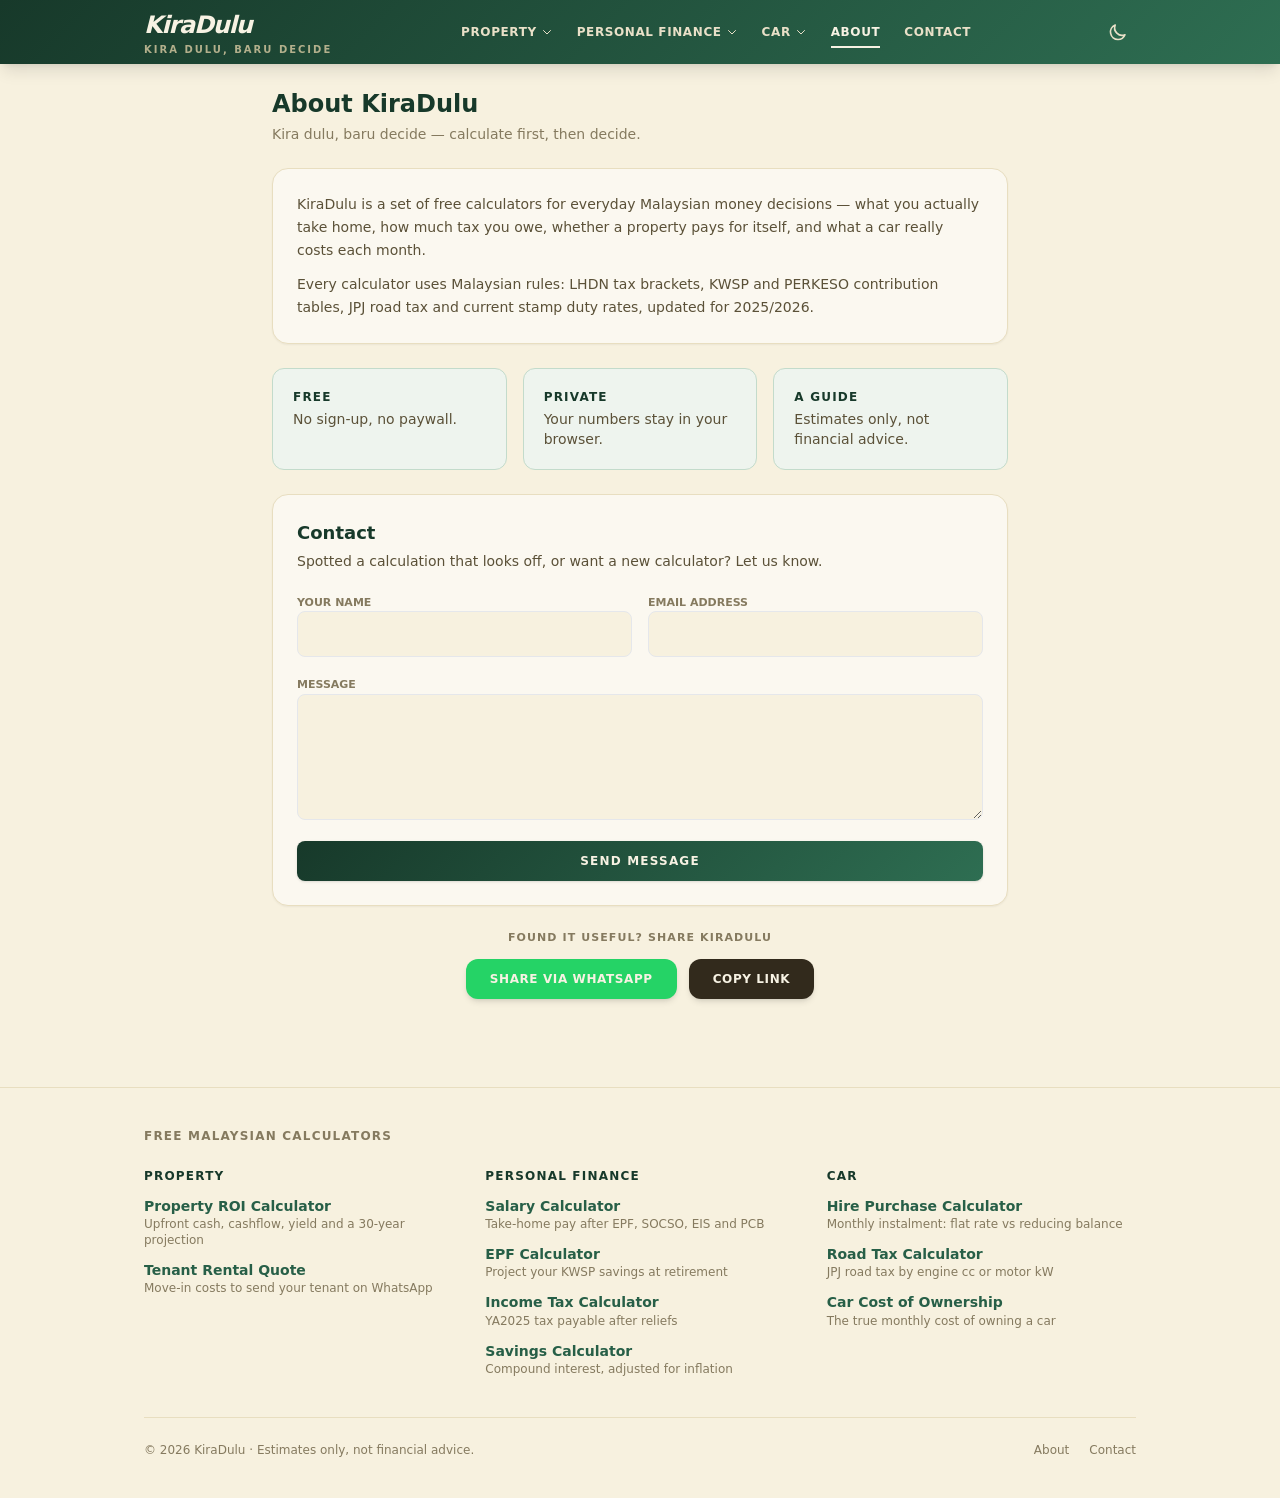
==== about/index.html @ eef5ea9a "UI revamp: shared header/menu, footer, mobile summary bars, share links, readability - One header on" ====
<!DOCTYPE html>
<html lang="en">

<head>
    <meta charset="UTF-8">
    <meta name="viewport" content="width=device-width, initial-scale=1.0">
    <meta name="description" content="KiraDulu is a set of free calculators for everyday Malaysian money decisions: salary, income tax, EPF, savings, property and cars. Contact us with feedback or feature ideas.">
    <meta name="author" content="KiraDulu">
    <link rel="canonical" href="https://kiradulu.app/about/">

    <meta property="og:type" content="website">
    <meta property="og:site_name" content="KiraDulu">
    <meta property="og:title" content="About KiraDulu | Free Malaysian Finance Calculators">
    <meta property="og:description" content="KiraDulu is a set of free calculators for everyday Malaysian money decisions: salary, income tax, EPF, savings, property and cars. Contact us with feedback or feature ideas.">
    <meta property="og:url" content="https://kiradulu.app/about/">
    <meta name="twitter:card" content="summary">
    <meta name="twitter:title" content="About KiraDulu | Free Malaysian Finance Calculators">
    <meta name="twitter:description" content="KiraDulu is a set of free calculators for everyday Malaysian money decisions: salary, income tax, EPF, savings, property and cars. Contact us with feedback or feature ideas.">

    <title>About KiraDulu | Free Malaysian Finance Calculators</title>
    <link rel="icon" type="image/png" href="../favicon.png">
    <link rel="apple-touch-icon" href="../favicon.png">

    <!-- GitHub Pages can't redirect server-side, so collapse /index.html duplicates onto the canonical URL -->
    <script>
        if (location.pathname.endsWith('/index.html')) {
            location.replace(location.pathname.slice(0, -'index.html'.length) + location.search + location.hash);
        }
    </script>
    <script>
        if (localStorage.getItem('theme') === 'dark') {
            document.documentElement.classList.add('dark');
        }
    </script>
    <link rel="stylesheet" href="../assets/tailwind.css">
    <link rel="stylesheet" href="../assets/site.css">
    <script src="../assets/site.js"></script>

    <!-- Google tag (gtag.js) -- only on the live domain, so local testing isn't counted as traffic -->
    <script>
        window.dataLayer = window.dataLayer || [];
        function gtag() { dataLayer.push(arguments); }
        if (location.hostname === 'kiradulu.app') {
            const gaScript = document.createElement('script');
            gaScript.async = true;
            gaScript.src = 'https://www.googletagmanager.com/gtag/js?id=G-EDTKDBVZQB';
            document.head.appendChild(gaScript);
            gtag('js', new Date());
            gtag('config', 'G-EDTKDBVZQB');
        }
    </script>
</head>

<body class="bg-slate-50 dark:bg-slate-900 font-sans text-slate-900 dark:text-slate-100 transition-colors duration-300">

    <!-- site-header: identical on every page (current page highlighted) -- update all pages together -->
    <header class="kd-header text-white shadow-lg mb-6">
        <div class="max-w-5xl mx-auto px-4 h-16 flex items-center justify-between gap-4">
            <a href="../" class="leading-none shrink-0" aria-label="KiraDulu home">
                <span class="block text-2xl font-black tracking-tighter italic">KiraDulu</span>
                <span class="block text-[10px] uppercase tracking-[0.2em] font-bold text-blue-200 mt-1 opacity-80">Kira Dulu, Baru Decide</span>
            </a>
            <nav class="hidden md:flex items-center gap-6" aria-label="Calculators">
                <div class="kd-dd relative">
                    <button type="button" data-kd-dd aria-expanded="false"
                        class="flex items-center gap-1 py-2 text-xs font-bold uppercase tracking-wider text-blue-100 hover:text-white transition">
                        Property <svg class="w-3 h-3" fill="none" stroke="currentColor" viewBox="0 0 24 24" aria-hidden="true"><path stroke-linecap="round" stroke-linejoin="round" stroke-width="2" d="M19 9l-7 7-7-7" /></svg>
                    </button>
                    <div class="kd-dd-panel absolute left-0 top-full pt-2 z-50">
                        <div class="bg-white dark:bg-slate-800 rounded-lg shadow-xl border border-slate-200 dark:border-slate-700 w-60 py-2 text-left">
                            <a href="../property-roi-calculator/#simple" class="block px-4 py-2 text-sm text-slate-700 dark:text-slate-200 hover:bg-slate-50 dark:hover:bg-slate-700">Property ROI Calculator</a>
                            <a href="../property-roi-calculator/#projection" class="block px-4 py-2 text-sm text-slate-700 dark:text-slate-200 hover:bg-slate-50 dark:hover:bg-slate-700">30-Year Projection</a>
                            <a href="../property-roi-calculator/#compare" class="block px-4 py-2 text-sm text-slate-700 dark:text-slate-200 hover:bg-slate-50 dark:hover:bg-slate-700">Compare Properties</a>
                            <a href="../tenant-rental-quote-calculator/" class="block px-4 py-2 text-sm text-slate-700 dark:text-slate-200 hover:bg-slate-50 dark:hover:bg-slate-700">Tenant Rental Quote</a>
                        </div>
                    </div>
                </div>
                <div class="kd-dd relative">
                    <button type="button" data-kd-dd aria-expanded="false"
                        class="flex items-center gap-1 py-2 text-xs font-bold uppercase tracking-wider text-blue-100 hover:text-white transition">
                        Personal Finance <svg class="w-3 h-3" fill="none" stroke="currentColor" viewBox="0 0 24 24" aria-hidden="true"><path stroke-linecap="round" stroke-linejoin="round" stroke-width="2" d="M19 9l-7 7-7-7" /></svg>
                    </button>
                    <div class="kd-dd-panel absolute left-0 top-full pt-2 z-50">
                        <div class="bg-white dark:bg-slate-800 rounded-lg shadow-xl border border-slate-200 dark:border-slate-700 w-60 py-2 text-left">
                            <a href="../" class="block px-4 py-2 text-sm text-slate-700 dark:text-slate-200 hover:bg-slate-50 dark:hover:bg-slate-700">Salary Calculator</a>
                            <a href="../epf-calculator/" class="block px-4 py-2 text-sm text-slate-700 dark:text-slate-200 hover:bg-slate-50 dark:hover:bg-slate-700">EPF Calculator</a>
                            <a href="../income-tax-calculator/" class="block px-4 py-2 text-sm text-slate-700 dark:text-slate-200 hover:bg-slate-50 dark:hover:bg-slate-700">Income Tax Calculator</a>
                            <a href="../savings-calculator/" class="block px-4 py-2 text-sm text-slate-700 dark:text-slate-200 hover:bg-slate-50 dark:hover:bg-slate-700">Savings Calculator</a>
                        </div>
                    </div>
                </div>
                <div class="kd-dd relative">
                    <button type="button" data-kd-dd aria-expanded="false"
                        class="flex items-center gap-1 py-2 text-xs font-bold uppercase tracking-wider text-blue-100 hover:text-white transition">
                        Car <svg class="w-3 h-3" fill="none" stroke="currentColor" viewBox="0 0 24 24" aria-hidden="true"><path stroke-linecap="round" stroke-linejoin="round" stroke-width="2" d="M19 9l-7 7-7-7" /></svg>
                    </button>
                    <div class="kd-dd-panel absolute left-0 top-full pt-2 z-50">
                        <div class="bg-white dark:bg-slate-800 rounded-lg shadow-xl border border-slate-200 dark:border-slate-700 w-60 py-2 text-left">
                            <a href="../hire-purchase-calculator/" class="block px-4 py-2 text-sm text-slate-700 dark:text-slate-200 hover:bg-slate-50 dark:hover:bg-slate-700">Hire Purchase Calculator</a>
                            <a href="../road-tax-calculator/" class="block px-4 py-2 text-sm text-slate-700 dark:text-slate-200 hover:bg-slate-50 dark:hover:bg-slate-700">Road Tax Calculator</a>
                            <a href="../car-tco-calculator/" class="block px-4 py-2 text-sm text-slate-700 dark:text-slate-200 hover:bg-slate-50 dark:hover:bg-slate-700">Car Cost of Ownership</a>
                        </div>
                    </div>
                </div>
                <a href="../about/" class="py-2 text-xs font-bold uppercase tracking-wider text-white kd-nav-active transition" aria-current="page">About</a>
                <a href="../about/#contact" class="py-2 text-xs font-bold uppercase tracking-wider text-blue-100 hover:text-white transition">Contact</a>
            </nav>
            <div class="flex items-center gap-1">
                <button onclick="toggleDarkMode()" id="dark-toggle-btn" type="button"
                    class="text-blue-100 hover:text-white transition p-2 rounded-lg hover:bg-white/10" title="Toggle dark mode" aria-label="Toggle dark mode">
                    <svg id="icon-sun" class="w-5 h-5 hidden" fill="none" stroke="currentColor" viewBox="0 0 24 24">
                        <path stroke-linecap="round" stroke-linejoin="round" stroke-width="2"
                            d="M12 3v1m0 16v1m9-9h-1M4 12H3m15.364 6.364l-.707-.707M6.343 6.343l-.707-.707m12.728 0l-.707.707M6.343 17.657l-.707.707M16 12a4 4 0 11-8 0 4 4 0 018 0z" />
                    </svg>
                    <svg id="icon-moon" class="w-5 h-5" fill="none" stroke="currentColor" viewBox="0 0 24 24">
                        <path stroke-linecap="round" stroke-linejoin="round" stroke-width="2"
                            d="M20.354 15.354A9 9 0 018.646 3.646 9.003 9.003 0 0012 21a9.003 9.003 0 008.354-5.646z" />
                    </svg>
                </button>
                <button id="kd-menu-btn" type="button" aria-expanded="false" aria-controls="kd-mobile-menu" aria-label="Menu"
                    class="md:hidden text-blue-100 hover:text-white transition p-2 rounded-lg hover:bg-white/10">
                    <svg id="kd-menu-open" class="w-6 h-6" fill="none" stroke="currentColor" viewBox="0 0 24 24"><path stroke-linecap="round" stroke-linejoin="round" stroke-width="2" d="M4 6h16M4 12h16M4 18h16" /></svg>
                    <svg id="kd-menu-close" class="w-6 h-6 hidden" fill="none" stroke="currentColor" viewBox="0 0 24 24"><path stroke-linecap="round" stroke-linejoin="round" stroke-width="2" d="M6 18L18 6M6 6l12 12" /></svg>
                </button>
            </div>
        </div>
        <nav id="kd-mobile-menu" class="md:hidden hidden border-t border-white/10 px-4 pb-4" aria-label="Calculators">
            <p class="mt-4 mb-1 text-[11px] uppercase tracking-widest font-bold text-blue-200">Property</p>
                <a href="../property-roi-calculator/" class="block py-2 px-3 -mx-3 rounded-lg text-sm text-blue-100 hover:bg-white/10">Property ROI Calculator</a>
                <a href="../property-roi-calculator/#projection" class="block py-2 pl-7 pr-3 -mx-3 rounded-lg text-sm text-blue-100 hover:bg-white/10">30-Year Projection</a>
                <a href="../property-roi-calculator/#compare" class="block py-2 pl-7 pr-3 -mx-3 rounded-lg text-sm text-blue-100 hover:bg-white/10">Compare Properties</a>
                <a href="../tenant-rental-quote-calculator/" class="block py-2 px-3 -mx-3 rounded-lg text-sm text-blue-100 hover:bg-white/10">Tenant Rental Quote</a>
            <p class="mt-4 mb-1 text-[11px] uppercase tracking-widest font-bold text-blue-200">Personal Finance</p>
                <a href="../" class="block py-2 px-3 -mx-3 rounded-lg text-sm text-blue-100 hover:bg-white/10">Salary Calculator</a>
                <a href="../epf-calculator/" class="block py-2 px-3 -mx-3 rounded-lg text-sm text-blue-100 hover:bg-white/10">EPF Calculator</a>
                <a href="../income-tax-calculator/" class="block py-2 px-3 -mx-3 rounded-lg text-sm text-blue-100 hover:bg-white/10">Income Tax Calculator</a>
                <a href="../savings-calculator/" class="block py-2 px-3 -mx-3 rounded-lg text-sm text-blue-100 hover:bg-white/10">Savings Calculator</a>
            <p class="mt-4 mb-1 text-[11px] uppercase tracking-widest font-bold text-blue-200">Car</p>
                <a href="../hire-purchase-calculator/" class="block py-2 px-3 -mx-3 rounded-lg text-sm text-blue-100 hover:bg-white/10">Hire Purchase Calculator</a>
                <a href="../road-tax-calculator/" class="block py-2 px-3 -mx-3 rounded-lg text-sm text-blue-100 hover:bg-white/10">Road Tax Calculator</a>
                <a href="../car-tco-calculator/" class="block py-2 px-3 -mx-3 rounded-lg text-sm text-blue-100 hover:bg-white/10">Car Cost of Ownership</a>
            <div class="mt-4 pt-3 border-t border-white/10 flex gap-6">
                <a href="../about/" class="py-2 text-sm text-blue-100">About</a>
                <a href="../about/#contact" class="py-2 text-sm text-blue-100">Contact</a>
            </div>
        </nav>
    </header>

    <main class="max-w-3xl mx-auto px-4 pb-10 space-y-6">
        <div>
            <h1 class="text-xl md:text-2xl font-black text-blue-900 dark:text-blue-300 mb-1">About KiraDulu</h1>
            <p class="text-sm text-slate-500 dark:text-slate-400">Kira dulu, baru decide &mdash; calculate first, then decide.</p>
        </div>

        <div class="bg-white dark:bg-slate-800 rounded-2xl shadow-sm border border-slate-200 dark:border-slate-700 p-6 space-y-3 text-sm leading-relaxed text-slate-600 dark:text-slate-400">
            <p>KiraDulu is a set of free calculators for everyday Malaysian money decisions &mdash; what you actually take home, how much tax you owe, whether a property pays for itself, and what a car really costs each month.</p>
            <p>Every calculator uses Malaysian rules: LHDN tax brackets, KWSP and PERKESO contribution tables, JPJ road tax and current stamp duty rates, updated for 2025/2026.</p>
        </div>

        <div class="grid grid-cols-1 sm:grid-cols-3 gap-4">
            <div class="bg-blue-50 dark:bg-blue-950 border border-blue-100 dark:border-blue-900 rounded-xl p-5">
                <h2 class="text-xs font-black uppercase tracking-widest text-blue-800 dark:text-blue-300 mb-1">Free</h2>
                <p class="text-sm text-slate-600 dark:text-slate-400">No sign-up, no paywall.</p>
            </div>
            <div class="bg-blue-50 dark:bg-blue-950 border border-blue-100 dark:border-blue-900 rounded-xl p-5">
                <h2 class="text-xs font-black uppercase tracking-widest text-blue-800 dark:text-blue-300 mb-1">Private</h2>
                <p class="text-sm text-slate-600 dark:text-slate-400">Your numbers stay in your browser.</p>
            </div>
            <div class="bg-blue-50 dark:bg-blue-950 border border-blue-100 dark:border-blue-900 rounded-xl p-5">
                <h2 class="text-xs font-black uppercase tracking-widest text-blue-800 dark:text-blue-300 mb-1">A guide</h2>
                <p class="text-sm text-slate-600 dark:text-slate-400">Estimates only, not financial advice.</p>
            </div>
        </div>

        <section id="contact" class="bg-white dark:bg-slate-800 rounded-2xl shadow-sm border border-slate-200 dark:border-slate-700 p-6 scroll-mt-4">
            <h2 class="text-lg font-black text-blue-900 dark:text-blue-300 mb-1">Contact</h2>
            <p class="text-sm text-slate-600 dark:text-slate-400 mb-5">Spotted a calculation that looks off, or want a new calculator? Let us know.</p>
            <form action="https://formspree.io/f/xkonrrap" method="POST" class="space-y-4">
                <div class="grid grid-cols-1 md:grid-cols-2 gap-4">
                    <div>
                        <label for="contact-name" class="text-[11px] font-bold text-slate-500 dark:text-slate-400 uppercase">Your Name</label>
                        <input type="text" id="contact-name" name="name" required class="w-full p-3 bg-slate-50 border rounded-lg text-sm outline-none focus:border-blue-500 dark:bg-slate-900 dark:border-slate-600 dark:text-slate-100">
                    </div>
                    <div>
                        <label for="contact-email" class="text-[11px] font-bold text-slate-500 dark:text-slate-400 uppercase">Email Address</label>
                        <input type="email" id="contact-email" name="email" required class="w-full p-3 bg-slate-50 border rounded-lg text-sm outline-none focus:border-blue-500 dark:bg-slate-900 dark:border-slate-600 dark:text-slate-100">
                    </div>
                </div>
                <div>
                    <label for="contact-message" class="text-[11px] font-bold text-slate-500 dark:text-slate-400 uppercase">Message</label>
                    <textarea id="contact-message" name="message" rows="5" required class="w-full p-3 bg-slate-50 border rounded-lg text-sm outline-none focus:border-blue-500 dark:bg-slate-900 dark:border-slate-600 dark:text-slate-100"></textarea>
                </div>
                <button type="submit"
                    class="kd-header text-white font-bold py-3 px-8 rounded-lg text-xs shadow hover:opacity-90 w-full transition uppercase tracking-widest">Send Message</button>
            </form>
        </section>

        <div class="text-center">
            <p class="text-[11px] font-bold text-slate-500 dark:text-slate-400 uppercase tracking-widest mb-3">Found it useful? Share KiraDulu</p>
            <div class="flex flex-col sm:flex-row gap-3 justify-center items-center">
                <button type="button" onclick="kdShareSite('whatsapp')"
                    class="flex items-center justify-center gap-2 bg-[#25D366] text-white px-6 py-3 rounded-xl font-bold text-xs uppercase tracking-wider hover:opacity-90 transition shadow-md w-full sm:w-auto">
                    Share via WhatsApp
                </button>
                <button type="button" onclick="kdShareSite('copy')"
                    class="flex items-center justify-center gap-2 bg-slate-800 text-white px-6 py-3 rounded-xl font-bold text-xs uppercase tracking-wider hover:bg-slate-900 transition shadow-md w-full sm:w-auto">
                    Copy Link
                </button>
            </div>
            <p id="kd-site-share-msg" role="status" class="text-green-600 dark:text-green-400 text-xs mt-2 font-bold h-4"></p>
        </div>
    </main>

    <!-- site-footer: identical on every page -- update all pages together -->
    <footer class="border-t border-slate-200 dark:border-slate-700 mt-6">
        <div class="max-w-5xl mx-auto px-4 py-10">
            <p class="text-xs font-bold uppercase tracking-widest text-slate-500 dark:text-slate-400 mb-6">Free Malaysian calculators</p>
            <div class="grid grid-cols-1 sm:grid-cols-3 gap-8">
                <div>
                    <h2 class="text-xs font-black uppercase tracking-widest text-blue-900 dark:text-blue-300 mb-3">Property</h2>
                    <ul class="space-y-3">
                        <li>
                            <a href="../property-roi-calculator/" class="text-sm font-bold text-blue-700 dark:text-blue-400 hover:underline">Property ROI Calculator</a>
                            <p class="text-xs text-slate-500 dark:text-slate-400">Upfront cash, cashflow, yield and a 30-year projection</p>
                        </li>
                        <li>
                            <a href="../tenant-rental-quote-calculator/" class="text-sm font-bold text-blue-700 dark:text-blue-400 hover:underline">Tenant Rental Quote</a>
                            <p class="text-xs text-slate-500 dark:text-slate-400">Move-in costs to send your tenant on WhatsApp</p>
                        </li>
                    </ul>
                </div>
                <div>
                    <h2 class="text-xs font-black uppercase tracking-widest text-blue-900 dark:text-blue-300 mb-3">Personal Finance</h2>
                    <ul class="space-y-3">
                        <li>
                            <a href="../" class="text-sm font-bold text-blue-700 dark:text-blue-400 hover:underline">Salary Calculator</a>
                            <p class="text-xs text-slate-500 dark:text-slate-400">Take-home pay after EPF, SOCSO, EIS and PCB</p>
                        </li>
                        <li>
                            <a href="../epf-calculator/" class="text-sm font-bold text-blue-700 dark:text-blue-400 hover:underline">EPF Calculator</a>
                            <p class="text-xs text-slate-500 dark:text-slate-400">Project your KWSP savings at retirement</p>
                        </li>
                        <li>
                            <a href="../income-tax-calculator/" class="text-sm font-bold text-blue-700 dark:text-blue-400 hover:underline">Income Tax Calculator</a>
                            <p class="text-xs text-slate-500 dark:text-slate-400">YA2025 tax payable after reliefs</p>
                        </li>
                        <li>
                            <a href="../savings-calculator/" class="text-sm font-bold text-blue-700 dark:text-blue-400 hover:underline">Savings Calculator</a>
                            <p class="text-xs text-slate-500 dark:text-slate-400">Compound interest, adjusted for inflation</p>
                        </li>
                    </ul>
                </div>
                <div>
                    <h2 class="text-xs font-black uppercase tracking-widest text-blue-900 dark:text-blue-300 mb-3">Car</h2>
                    <ul class="space-y-3">
                        <li>
                            <a href="../hire-purchase-calculator/" class="text-sm font-bold text-blue-700 dark:text-blue-400 hover:underline">Hire Purchase Calculator</a>
                            <p class="text-xs text-slate-500 dark:text-slate-400">Monthly instalment: flat rate vs reducing balance</p>
                        </li>
                        <li>
                            <a href="../road-tax-calculator/" class="text-sm font-bold text-blue-700 dark:text-blue-400 hover:underline">Road Tax Calculator</a>
                            <p class="text-xs text-slate-500 dark:text-slate-400">JPJ road tax by engine cc or motor kW</p>
                        </li>
                        <li>
                            <a href="../car-tco-calculator/" class="text-sm font-bold text-blue-700 dark:text-blue-400 hover:underline">Car Cost of Ownership</a>
                            <p class="text-xs text-slate-500 dark:text-slate-400">The true monthly cost of owning a car</p>
                        </li>
                    </ul>
                </div>
            </div>
            <div class="mt-10 pt-6 border-t border-slate-200 dark:border-slate-700 flex flex-col sm:flex-row gap-3 justify-between text-xs text-slate-500 dark:text-slate-400">
                <p>&copy; 2026 KiraDulu &middot; Estimates only, not financial advice.</p>
                <p class="flex gap-5">
                    <a href="../about/" class="hover:underline">About</a>
                    <a href="../about/#contact" class="hover:underline">Contact</a>
                </p>
            </div>
        </div>
    </footer>

</body>

</html>
---- assets/site.css ----
/* KiraDulu shared theme -- loaded after assets/tailwind.css on every page. The "Paper Ledger"
   palette below re-skins Tailwind's slate/blue/green/red utilities, hence the !important overrides. */

input::-webkit-outer-spin-button,
input::-webkit-inner-spin-button {
    -webkit-appearance: none;
    margin: 0;
}

body {
    font-size: 0.85rem;
}

.metric-bubble {
    transition: transform 0.2s ease;
}

.metric-bubble:hover {
    transform: translateY(-2px);
}

/* ============ Paper Ledger Theme ============ */
:root {
    --paper-bg: #F3EEDF;
    --paper-card: #FBF8F0;
    --paper-card-alt: #EFE8D3;
    --paper-input: #F7F1DF;
    --ledger-line: #DDD0AC;
    --ledger-line-soft: #E8DEC0;
    --ink: #262019;
    --ink-strong: #1C1710;
    --ink-mid: #5B5138;
    --ink-soft: #857A5F;
}
html.dark {
    --paper-bg: #1B1710;
    --paper-card: #262019;
    --paper-card-alt: #2E271C;
    --paper-input: #211C14;
    --ledger-line: #3A3222;
    --ledger-line-soft: #443A26;
    --ink: #EDE4CC;
    --ink-strong: #F5EFDC;
    --ink-mid: #C9BC94;
    --ink-soft: #B3A47F;
}

body { background-color: var(--paper-bg) !important; color: var(--ink) !important; }

/* Surfaces (light) */
.bg-white { background-color: var(--paper-card) !important; }
.bg-slate-50 { background-color: var(--paper-input) !important; }
.bg-slate-100 { background-color: var(--paper-card-alt) !important; }
.bg-slate-200 { background-color: var(--ledger-line) !important; }
.bg-gray-100 { background-color: var(--paper-card-alt) !important; }
.hover\:bg-slate-50:hover { background-color: var(--paper-input) !important; }
.bg-slate-800 { background-color: #322A1C !important; }
.hover\:bg-slate-900:hover { background-color: #241E14 !important; }

/* Surfaces (dark) -- gated on the html.dark ancestor, matching Tailwind's own :is(.dark *) gating */
html.dark .dark\:bg-slate-900 { background-color: #1B1710 !important; }
html.dark .dark\:bg-slate-800 { background-color: #262019 !important; }
html.dark .dark\:hover\:bg-slate-700:hover { background-color: #2E271C !important; }

/* Borders (light) */
.border-slate-100, .border-slate-200 { border-color: var(--ledger-line-soft) !important; }
.divide-slate-100 > :not([hidden]) ~ :not([hidden]) { border-color: var(--ledger-line-soft) !important; }

/* Borders (dark) */
html.dark .dark\:border-slate-600, html.dark .dark\:border-slate-700 { border-color: #3A3222 !important; }
html.dark .dark\:divide-slate-700 > :not([hidden]) ~ :not([hidden]) { border-color: #3A3222 !important; }

/* Text (light) */
.text-slate-400, .text-slate-500 { color: var(--ink-soft) !important; }
.text-slate-600, .text-slate-700 { color: var(--ink-mid) !important; }
.text-slate-800, .text-slate-900, .text-black-700 { color: var(--ink) !important; }
.text-white { color: #F7F2E3 !important; }

/* Text (dark) */
html.dark .dark\:text-slate-100, html.dark .dark\:text-slate-200 { color: #EDE4CC !important; }
html.dark .dark\:text-slate-400, html.dark .dark\:text-slate-500 { color: #B3A47F !important; }

/* Brand green (replaces blue) -- light */
.bg-blue-900 { background-color: #17392A !important; }
.bg-blue-800 { background-color: #1F4D3A !important; }
.bg-blue-700 { background-color: #275F47 !important; }
.hover\:bg-blue-800:hover { background-color: #1F4D3A !important; }
.bg-blue-600 { background-color: #2E6E52 !important; }
.bg-blue-50 { background-color: #EEF4EE !important; }
.border-blue-100 { border-color: #C3DBCB !important; }
.border-blue-500, .focus\:border-blue-500:focus { border-color: #2E6E52 !important; }
.border-blue-800 { border-color: #1F4D3A !important; }
.text-blue-100 { color: #E9E0C8 !important; }
.text-blue-200 { color: #D9CBA3 !important; }
.text-blue-600, .text-blue-700 { color: #275F47 !important; }
.text-blue-800, .text-blue-900 { color: #17392A !important; }

/* Brand green -- dark */
html.dark .dark\:bg-blue-950 { background-color: #1A2E22 !important; }
html.dark .dark\:border-blue-900 { border-color: #2A4A38 !important; }
html.dark .dark\:text-blue-200, html.dark .dark\:text-blue-300, html.dark .dark\:text-blue-400 { color: #7FC49E !important; }

/* Success / positive -- light (shares the ledger-green family) */
.bg-green-50 { background-color: #E7F0EA !important; }
.bg-green-500 { background-color: #2E6E52 !important; }
.border-green-100 { border-color: #C9DDCE !important; }
.border-green-200 { border-color: #B3CEBC !important; }
.text-green-600, .text-green-700 { color: #275F47 !important; }

/* Success / positive -- dark */
html.dark .dark\:bg-green-950 { background-color: #1A2E22 !important; }
html.dark .dark\:border-green-900 { border-color: #2A4A38 !important; }
html.dark .dark\:text-green-300, html.dark .dark\:text-green-400 { color: #7FC49E !important; }

/* Danger / negative -- light (ledger oxblood) */
.bg-red-50 { background-color: #F5E6E2 !important; }
.bg-red-500 { background-color: #9C3830 !important; }
.border-red-100 { border-color: #EDD3CB !important; }
.border-red-200 { border-color: #DDB3A8 !important; }
.text-red-400 { color: #B15A50 !important; }
.text-red-500 { color: #9C3830 !important; }
.text-red-600, .text-red-700 { color: #7A2921 !important; }

/* Danger / negative -- dark */
html.dark .dark\:bg-red-950 { background-color: #34211D !important; }
html.dark .dark\:border-red-900 { border-color: #4A2E27 !important; }
html.dark .dark\:text-red-300 { color: #C97B72 !important; }

/* Verdict gauge "fair" state */
.bg-yellow-400 { background-color: #C9A227 !important; }

/* Misc hover states + verdict-banner default fallback */
html.dark .dark\:bg-slate-700 { background-color: #2E271C !important; }
.hover\:text-white:hover { color: #F7F2E3 !important; }
.hover\:text-slate-800:hover { color: var(--ink) !important; }
.hover\:text-blue-900:hover { color: #17392A !important; }
.hover\:bg-blue-700:hover { color: #275F47 !important; background-color: #275F47 !important; }

/* ============ Site layout (shared header, menus, footer) ============ */
.kd-header { background: linear-gradient(135deg, #17392A 0%, #2E6E52 100%); }

/* Desktop dropdowns: hover opens on mouse devices; .open (set by site.js) covers tap + keyboard */
.kd-dd-panel { display: none; }
.kd-dd.open > .kd-dd-panel { display: block; }
@media (hover: hover) {
    .kd-dd:hover > .kd-dd-panel { display: block; }
}
.kd-nav-active { box-shadow: inset 0 -2px 0 currentColor; }

/* "How this is calculated" panels collapse into <details> */
details.kd-details > summary { list-style: none; }
details.kd-details > summary::-webkit-details-marker { display: none; }
details.kd-details[open] .kd-chevron { transform: rotate(180deg); }

/* Phones: 16px inputs stop iOS Safari from zooming the page on every tap into a field */
@media (max-width: 767px) {
    input, select, textarea { font-size: 16px !important; }
}

@media print {
    header nav, #kd-menu-btn, #dark-toggle-btn, #kd-mobile-menu, .kd-sticky, .kd-actions, footer { display: none !important; }
    body { background: #fff !important; }
    * { -webkit-print-color-adjust: exact; print-color-adjust: exact; }
}

/* Checkboxes use the brand green instead of the browser's default blue */
input[type="checkbox"], input[type="radio"] { accent-color: #275F47; }
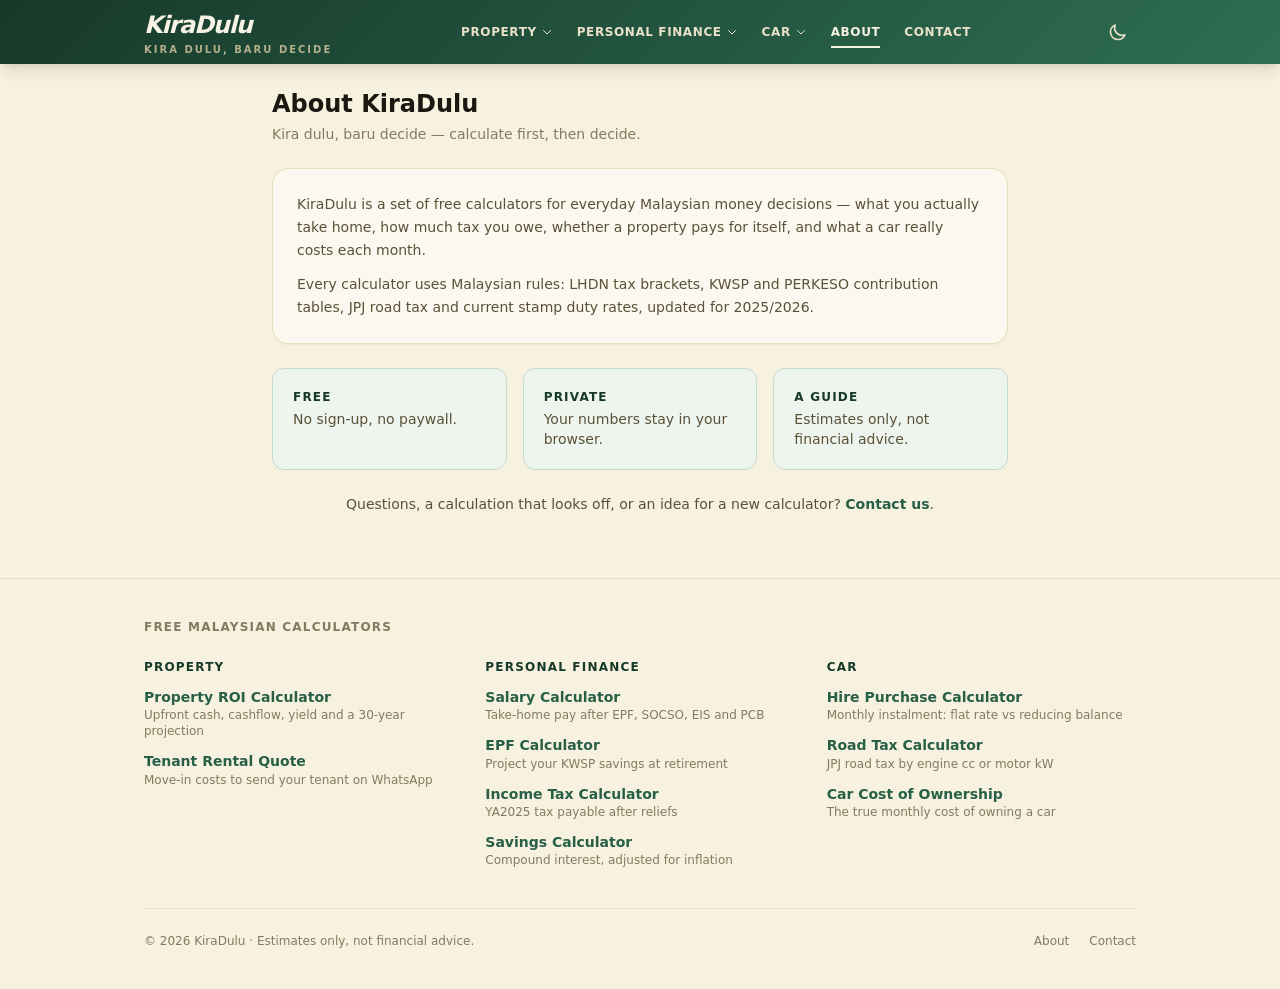
==== commit 9836dee8: "Page titles in warm ink (off-white in dark mode) instead of dark green Co-Authored-By: Claude Opus 5" ====
--- a/about/index.html
+++ b/about/index.html
@@ -103,7 +103,7 @@
                     </div>
                 </div>
                 <a href="../about/" class="py-2 text-xs font-bold uppercase tracking-wider text-white kd-nav-active transition" aria-current="page">About</a>
-                <a href="../about/#contact" class="py-2 text-xs font-bold uppercase tracking-wider text-blue-100 hover:text-white transition">Contact</a>
+                <a href="../contact/" class="py-2 text-xs font-bold uppercase tracking-wider text-blue-100 hover:text-white transition">Contact</a>
             </nav>
             <div class="flex items-center gap-1">
                 <button onclick="toggleDarkMode()" id="dark-toggle-btn" type="button"
@@ -141,14 +141,14 @@
                 <a href="../car-tco-calculator/" class="block py-2 px-3 -mx-3 rounded-lg text-sm text-blue-100 hover:bg-white/10">Car Cost of Ownership</a>
             <div class="mt-4 pt-3 border-t border-white/10 flex gap-6">
                 <a href="../about/" class="py-2 text-sm text-blue-100">About</a>
-                <a href="../about/#contact" class="py-2 text-sm text-blue-100">Contact</a>
+                <a href="../contact/" class="py-2 text-sm text-blue-100">Contact</a>
             </div>
         </nav>
     </header>
 
     <main class="max-w-3xl mx-auto px-4 pb-10 space-y-6">
         <div>
-            <h1 class="text-xl md:text-2xl font-black text-blue-900 dark:text-blue-300 mb-1">About KiraDulu</h1>
+            <h1 class="kd-title text-xl md:text-2xl font-black mb-1">About KiraDulu</h1>
             <p class="text-sm text-slate-500 dark:text-slate-400">Kira dulu, baru decide &mdash; calculate first, then decide.</p>
         </div>
 
@@ -172,43 +172,7 @@
             </div>
         </div>
 
-        <section id="contact" class="bg-white dark:bg-slate-800 rounded-2xl shadow-sm border border-slate-200 dark:border-slate-700 p-6 scroll-mt-4">
-            <h2 class="text-lg font-black text-blue-900 dark:text-blue-300 mb-1">Contact</h2>
-            <p class="text-sm text-slate-600 dark:text-slate-400 mb-5">Spotted a calculation that looks off, or want a new calculator? Let us know.</p>
-            <form action="https://formspree.io/f/xkonrrap" method="POST" class="space-y-4">
-                <div class="grid grid-cols-1 md:grid-cols-2 gap-4">
-                    <div>
-                        <label for="contact-name" class="text-[11px] font-bold text-slate-500 dark:text-slate-400 uppercase">Your Name</label>
-                        <input type="text" id="contact-name" name="name" required class="w-full p-3 bg-slate-50 border rounded-lg text-sm outline-none focus:border-blue-500 dark:bg-slate-900 dark:border-slate-600 dark:text-slate-100">
-                    </div>
-                    <div>
-                        <label for="contact-email" class="text-[11px] font-bold text-slate-500 dark:text-slate-400 uppercase">Email Address</label>
-                        <input type="email" id="contact-email" name="email" required class="w-full p-3 bg-slate-50 border rounded-lg text-sm outline-none focus:border-blue-500 dark:bg-slate-900 dark:border-slate-600 dark:text-slate-100">
-                    </div>
-                </div>
-                <div>
-                    <label for="contact-message" class="text-[11px] font-bold text-slate-500 dark:text-slate-400 uppercase">Message</label>
-                    <textarea id="contact-message" name="message" rows="5" required class="w-full p-3 bg-slate-50 border rounded-lg text-sm outline-none focus:border-blue-500 dark:bg-slate-900 dark:border-slate-600 dark:text-slate-100"></textarea>
-                </div>
-                <button type="submit"
-                    class="kd-header text-white font-bold py-3 px-8 rounded-lg text-xs shadow hover:opacity-90 w-full transition uppercase tracking-widest">Send Message</button>
-            </form>
-        </section>
-
-        <div class="text-center">
-            <p class="text-[11px] font-bold text-slate-500 dark:text-slate-400 uppercase tracking-widest mb-3">Found it useful? Share KiraDulu</p>
-            <div class="flex flex-col sm:flex-row gap-3 justify-center items-center">
-                <button type="button" onclick="kdShareSite('whatsapp')"
-                    class="flex items-center justify-center gap-2 bg-[#25D366] text-white px-6 py-3 rounded-xl font-bold text-xs uppercase tracking-wider hover:opacity-90 transition shadow-md w-full sm:w-auto">
-                    Share via WhatsApp
-                </button>
-                <button type="button" onclick="kdShareSite('copy')"
-                    class="flex items-center justify-center gap-2 bg-slate-800 text-white px-6 py-3 rounded-xl font-bold text-xs uppercase tracking-wider hover:bg-slate-900 transition shadow-md w-full sm:w-auto">
-                    Copy Link
-                </button>
-            </div>
-            <p id="kd-site-share-msg" role="status" class="text-green-600 dark:text-green-400 text-xs mt-2 font-bold h-4"></p>
-        </div>
+        <p class="text-sm text-slate-600 dark:text-slate-400 text-center">Questions, a calculation that looks off, or an idea for a new calculator? <a href="../contact/" class="font-bold text-blue-700 dark:text-blue-400 hover:underline">Contact us</a>.</p>
     </main>
 
     <!-- site-footer: identical on every page -- update all pages together -->
@@ -272,7 +236,7 @@
                 <p>&copy; 2026 KiraDulu &middot; Estimates only, not financial advice.</p>
                 <p class="flex gap-5">
                     <a href="../about/" class="hover:underline">About</a>
-                    <a href="../about/#contact" class="hover:underline">Contact</a>
+                    <a href="../contact/" class="hover:underline">Contact</a>
                 </p>
             </div>
         </div>
--- a/assets/site.css
+++ b/assets/site.css
@@ -165,3 +165,6 @@
 
 /* Checkboxes use the brand green instead of the browser's default blue */
 input[type="checkbox"], input[type="radio"] { accent-color: #275F47; }
+
+/* Page titles (h1): warm ink, which flips to warm off-white in dark mode; green stays for header/buttons/results */
+.kd-title { color: var(--ink-strong); }
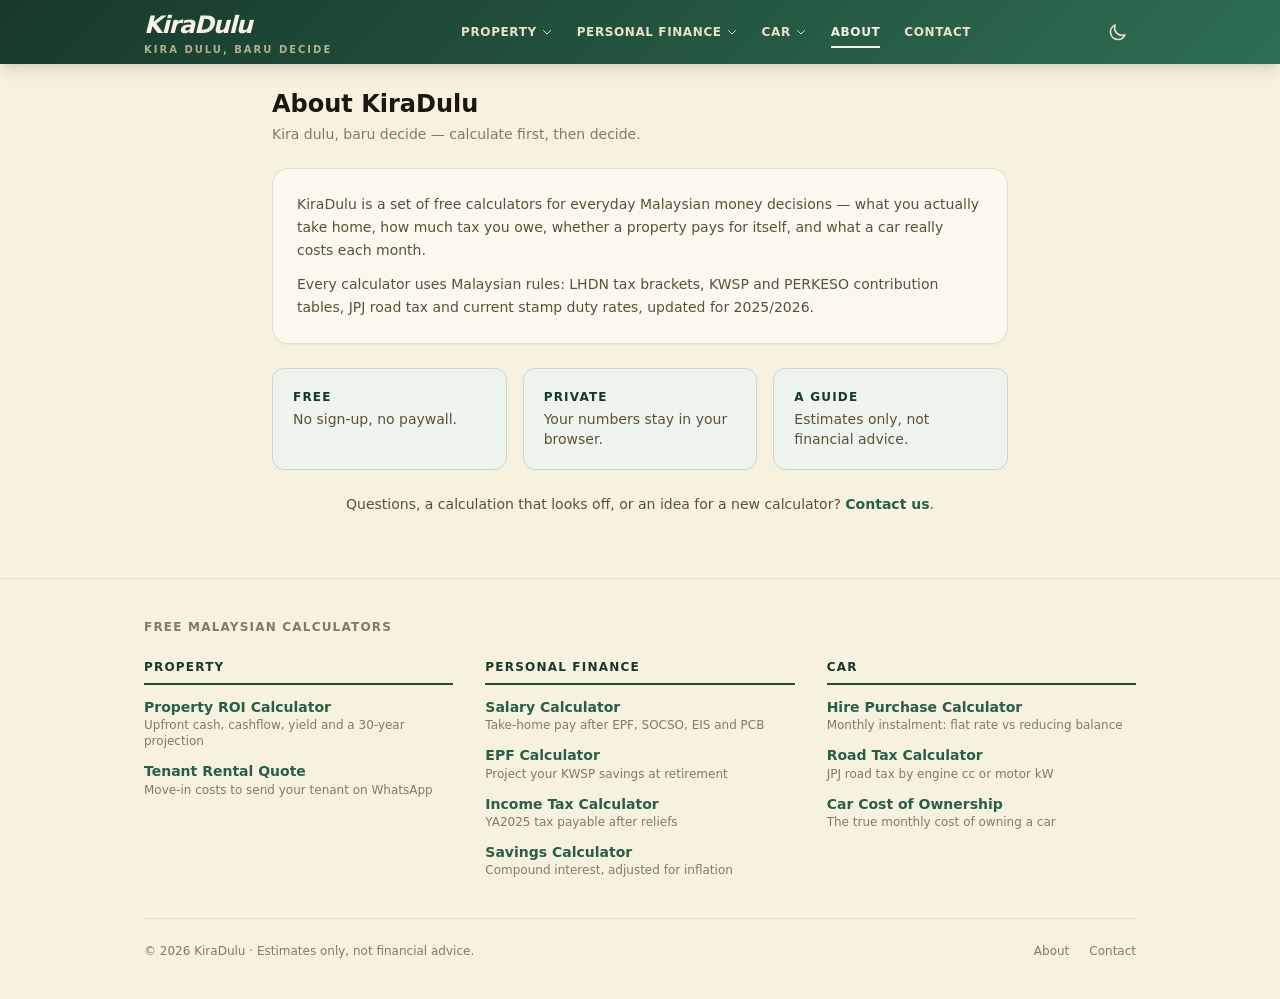
==== commit 6b6c1e38: "Underline the footer section headings Co-Authored-By: Claude Opus 5.5 <noreply@anthropic.com>" ====
--- a/about/index.html
+++ b/about/index.html
@@ -181,7 +181,7 @@
             <p class="text-xs font-bold uppercase tracking-widest text-slate-500 dark:text-slate-400 mb-6">Free Malaysian calculators</p>
             <div class="grid grid-cols-1 sm:grid-cols-3 gap-8">
                 <div>
-                    <h2 class="text-xs font-black uppercase tracking-widest text-blue-900 dark:text-blue-300 mb-3">Property</h2>
+                    <h2 class="text-xs font-black uppercase tracking-widest text-blue-900 dark:text-blue-300 pb-2 mb-3 border-b-2 border-blue-800 dark:border-blue-900">Property</h2>
                     <ul class="space-y-3">
                         <li>
                             <a href="../property-roi-calculator/" class="text-sm font-bold text-blue-700 dark:text-blue-400 hover:underline">Property ROI Calculator</a>
@@ -194,7 +194,7 @@
                     </ul>
                 </div>
                 <div>
-                    <h2 class="text-xs font-black uppercase tracking-widest text-blue-900 dark:text-blue-300 mb-3">Personal Finance</h2>
+                    <h2 class="text-xs font-black uppercase tracking-widest text-blue-900 dark:text-blue-300 pb-2 mb-3 border-b-2 border-blue-800 dark:border-blue-900">Personal Finance</h2>
                     <ul class="space-y-3">
                         <li>
                             <a href="../" class="text-sm font-bold text-blue-700 dark:text-blue-400 hover:underline">Salary Calculator</a>
@@ -215,7 +215,7 @@
                     </ul>
                 </div>
                 <div>
-                    <h2 class="text-xs font-black uppercase tracking-widest text-blue-900 dark:text-blue-300 mb-3">Car</h2>
+                    <h2 class="text-xs font-black uppercase tracking-widest text-blue-900 dark:text-blue-300 pb-2 mb-3 border-b-2 border-blue-800 dark:border-blue-900">Car</h2>
                     <ul class="space-y-3">
                         <li>
                             <a href="../hire-purchase-calculator/" class="text-sm font-bold text-blue-700 dark:text-blue-400 hover:underline">Hire Purchase Calculator</a>
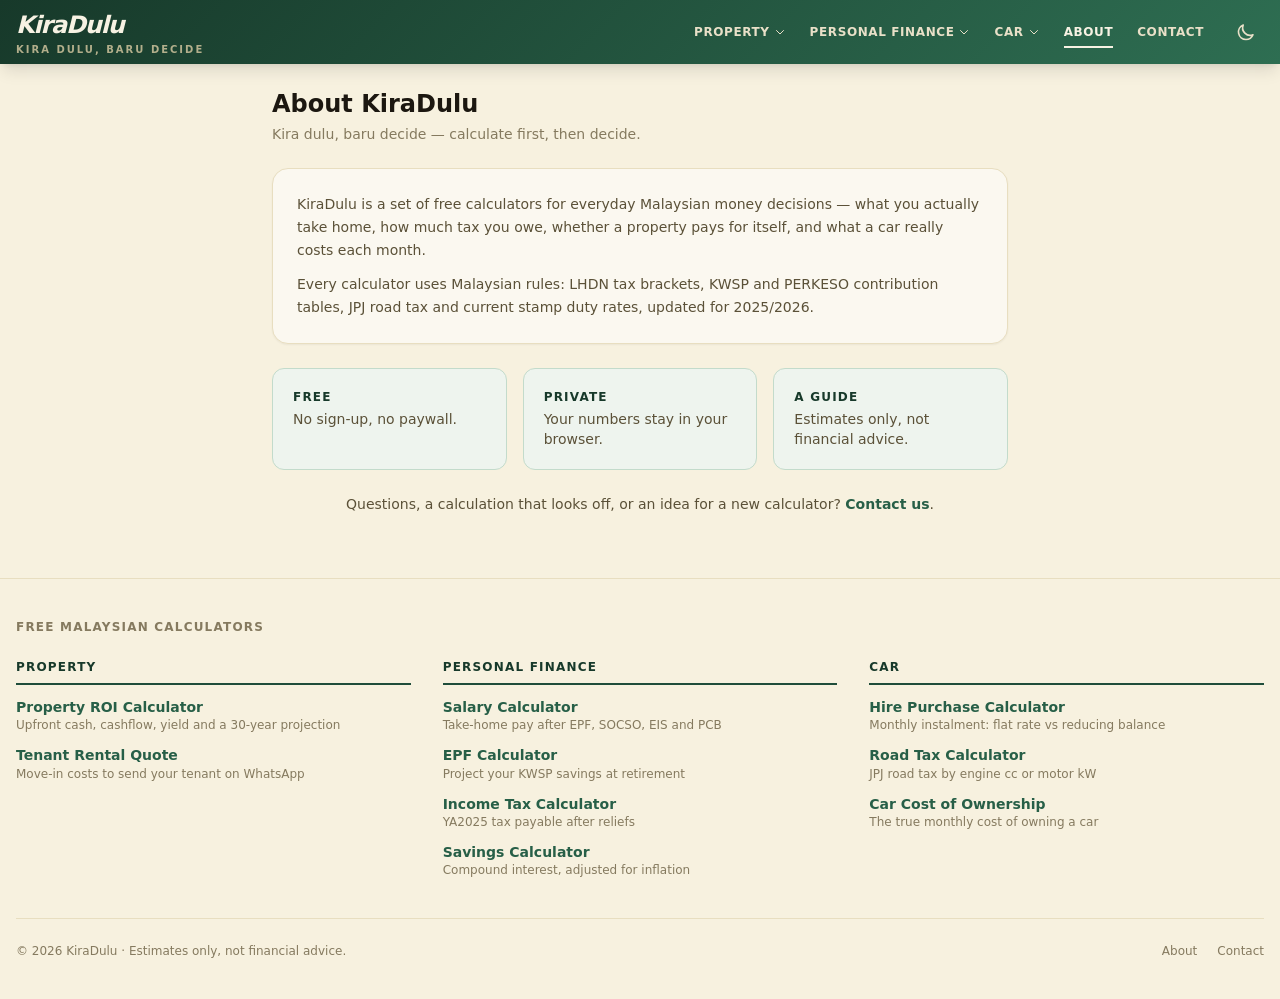
==== commit 2806de47: "Keep the header fixed across pages and move the menu next to the theme toggle - Header and footer us" ====
--- a/about/index.html
+++ b/about/index.html
@@ -55,12 +55,12 @@
 
     <!-- site-header: identical on every page (current page highlighted) -- update all pages together -->
     <header class="kd-header text-white shadow-lg mb-6">
-        <div class="max-w-5xl mx-auto px-4 h-16 flex items-center justify-between gap-4">
+        <div class="max-w-7xl mx-auto px-4 h-16 flex items-center justify-between gap-6">
             <a href="../" class="leading-none shrink-0" aria-label="KiraDulu home">
                 <span class="block text-2xl font-black tracking-tighter italic">KiraDulu</span>
                 <span class="block text-[10px] uppercase tracking-[0.2em] font-bold text-blue-200 mt-1 opacity-80">Kira Dulu, Baru Decide</span>
             </a>
-            <nav class="hidden md:flex items-center gap-6" aria-label="Calculators">
+            <nav class="hidden md:flex items-center gap-6 ml-auto" aria-label="Calculators">
                 <div class="kd-dd relative">
                     <button type="button" data-kd-dd aria-expanded="false"
                         class="flex items-center gap-1 py-2 text-xs font-bold uppercase tracking-wider text-blue-100 hover:text-white transition">
@@ -177,7 +177,7 @@
 
     <!-- site-footer: identical on every page -- update all pages together -->
     <footer class="border-t border-slate-200 dark:border-slate-700 mt-6">
-        <div class="max-w-5xl mx-auto px-4 py-10">
+        <div class="max-w-7xl mx-auto px-4 py-10">
             <p class="text-xs font-bold uppercase tracking-widest text-slate-500 dark:text-slate-400 mb-6">Free Malaysian calculators</p>
             <div class="grid grid-cols-1 sm:grid-cols-3 gap-8">
                 <div>
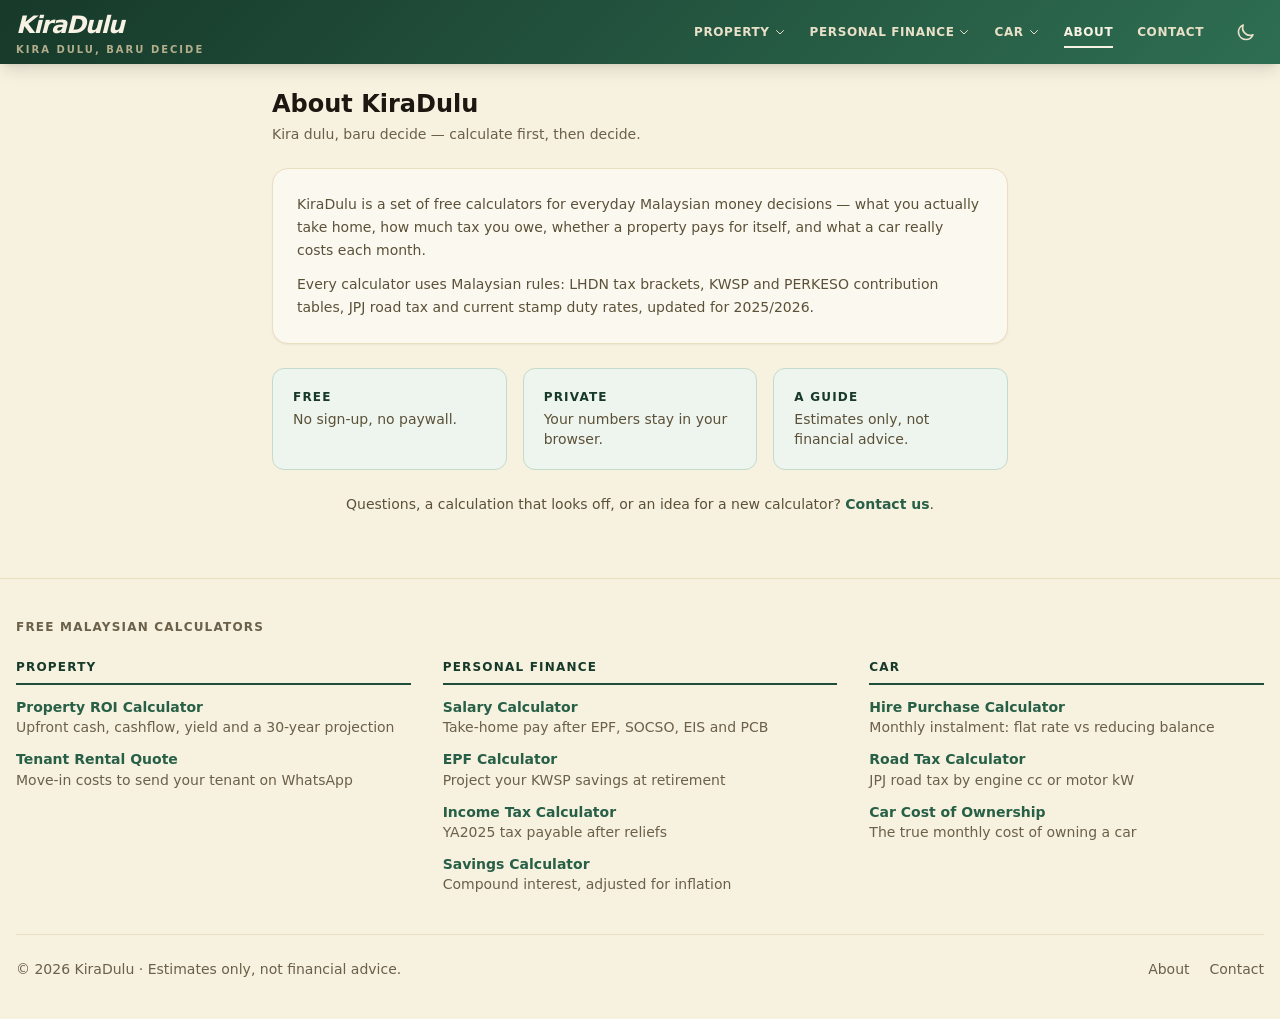
==== commit 4c7099a5: "Larger, higher-contrast text for a 30-55 audience - Reading text (breakdowns, FAQ, explanations, hin" ====
--- a/about/index.html
+++ b/about/index.html
@@ -185,11 +185,11 @@
                     <ul class="space-y-3">
                         <li>
                             <a href="../property-roi-calculator/" class="text-sm font-bold text-blue-700 dark:text-blue-400 hover:underline">Property ROI Calculator</a>
-                            <p class="text-xs text-slate-500 dark:text-slate-400">Upfront cash, cashflow, yield and a 30-year projection</p>
+                            <p class="text-sm text-slate-500 dark:text-slate-400">Upfront cash, cashflow, yield and a 30-year projection</p>
                         </li>
                         <li>
                             <a href="../tenant-rental-quote-calculator/" class="text-sm font-bold text-blue-700 dark:text-blue-400 hover:underline">Tenant Rental Quote</a>
-                            <p class="text-xs text-slate-500 dark:text-slate-400">Move-in costs to send your tenant on WhatsApp</p>
+                            <p class="text-sm text-slate-500 dark:text-slate-400">Move-in costs to send your tenant on WhatsApp</p>
                         </li>
                     </ul>
                 </div>
@@ -198,19 +198,19 @@
                     <ul class="space-y-3">
                         <li>
                             <a href="../" class="text-sm font-bold text-blue-700 dark:text-blue-400 hover:underline">Salary Calculator</a>
-                            <p class="text-xs text-slate-500 dark:text-slate-400">Take-home pay after EPF, SOCSO, EIS and PCB</p>
+                            <p class="text-sm text-slate-500 dark:text-slate-400">Take-home pay after EPF, SOCSO, EIS and PCB</p>
                         </li>
                         <li>
                             <a href="../epf-calculator/" class="text-sm font-bold text-blue-700 dark:text-blue-400 hover:underline">EPF Calculator</a>
-                            <p class="text-xs text-slate-500 dark:text-slate-400">Project your KWSP savings at retirement</p>
+                            <p class="text-sm text-slate-500 dark:text-slate-400">Project your KWSP savings at retirement</p>
                         </li>
                         <li>
                             <a href="../income-tax-calculator/" class="text-sm font-bold text-blue-700 dark:text-blue-400 hover:underline">Income Tax Calculator</a>
-                            <p class="text-xs text-slate-500 dark:text-slate-400">YA2025 tax payable after reliefs</p>
+                            <p class="text-sm text-slate-500 dark:text-slate-400">YA2025 tax payable after reliefs</p>
                         </li>
                         <li>
                             <a href="../savings-calculator/" class="text-sm font-bold text-blue-700 dark:text-blue-400 hover:underline">Savings Calculator</a>
-                            <p class="text-xs text-slate-500 dark:text-slate-400">Compound interest, adjusted for inflation</p>
+                            <p class="text-sm text-slate-500 dark:text-slate-400">Compound interest, adjusted for inflation</p>
                         </li>
                     </ul>
                 </div>
@@ -219,20 +219,20 @@
                     <ul class="space-y-3">
                         <li>
                             <a href="../hire-purchase-calculator/" class="text-sm font-bold text-blue-700 dark:text-blue-400 hover:underline">Hire Purchase Calculator</a>
-                            <p class="text-xs text-slate-500 dark:text-slate-400">Monthly instalment: flat rate vs reducing balance</p>
+                            <p class="text-sm text-slate-500 dark:text-slate-400">Monthly instalment: flat rate vs reducing balance</p>
                         </li>
                         <li>
                             <a href="../road-tax-calculator/" class="text-sm font-bold text-blue-700 dark:text-blue-400 hover:underline">Road Tax Calculator</a>
-                            <p class="text-xs text-slate-500 dark:text-slate-400">JPJ road tax by engine cc or motor kW</p>
+                            <p class="text-sm text-slate-500 dark:text-slate-400">JPJ road tax by engine cc or motor kW</p>
                         </li>
                         <li>
                             <a href="../car-tco-calculator/" class="text-sm font-bold text-blue-700 dark:text-blue-400 hover:underline">Car Cost of Ownership</a>
-                            <p class="text-xs text-slate-500 dark:text-slate-400">The true monthly cost of owning a car</p>
+                            <p class="text-sm text-slate-500 dark:text-slate-400">The true monthly cost of owning a car</p>
                         </li>
                     </ul>
                 </div>
             </div>
-            <div class="mt-10 pt-6 border-t border-slate-200 dark:border-slate-700 flex flex-col sm:flex-row gap-3 justify-between text-xs text-slate-500 dark:text-slate-400">
+            <div class="mt-10 pt-6 border-t border-slate-200 dark:border-slate-700 flex flex-col sm:flex-row gap-3 justify-between text-sm text-slate-500 dark:text-slate-400">
                 <p>&copy; 2026 KiraDulu &middot; Estimates only, not financial advice.</p>
                 <p class="flex gap-5">
                     <a href="../about/" class="hover:underline">About</a>
--- a/assets/site.css
+++ b/assets/site.css
@@ -30,7 +30,7 @@
     --ink: #262019;
     --ink-strong: #1C1710;
     --ink-mid: #5B5138;
-    --ink-soft: #857A5F;
+    --ink-soft: #6B6049;
 }
 html.dark {
     --paper-bg: #1B1710;
@@ -168,3 +168,21 @@
 
 /* Page titles (h1): warm ink, which flips to warm off-white in dark mode; green stays for header/buttons/results */
 .kd-title { color: var(--ink-strong); }
+
+/* Gold "real value" text: the chart's #C9A227 is too faint as text on cream, so text uses a deeper gold */
+.kd-gold { color: #8A6D0F; }
+html.dark .kd-gold { color: #D9B23A; }
+
+/* Side-by-side inputs stay level when one label wraps onto two lines */
+main .grid-cols-2 > div:has(> label + input:last-child),
+main .grid-cols-2 > div:has(> label + select:last-child) {
+    display: flex;
+    flex-direction: column;
+    justify-content: flex-end;
+}
+
+/* Phones: headline numbers in half-width metric cards (e.g. RM1,230,000) get a little more room */
+@media (max-width: 767px) {
+    main .metric-bubble:not(.col-span-2) { padding-left: 0.75rem; padding-right: 0.75rem; }
+    main .metric-bubble:not(.col-span-2) .text-2xl { font-size: 1.25rem; line-height: 1.75rem; }
+}
